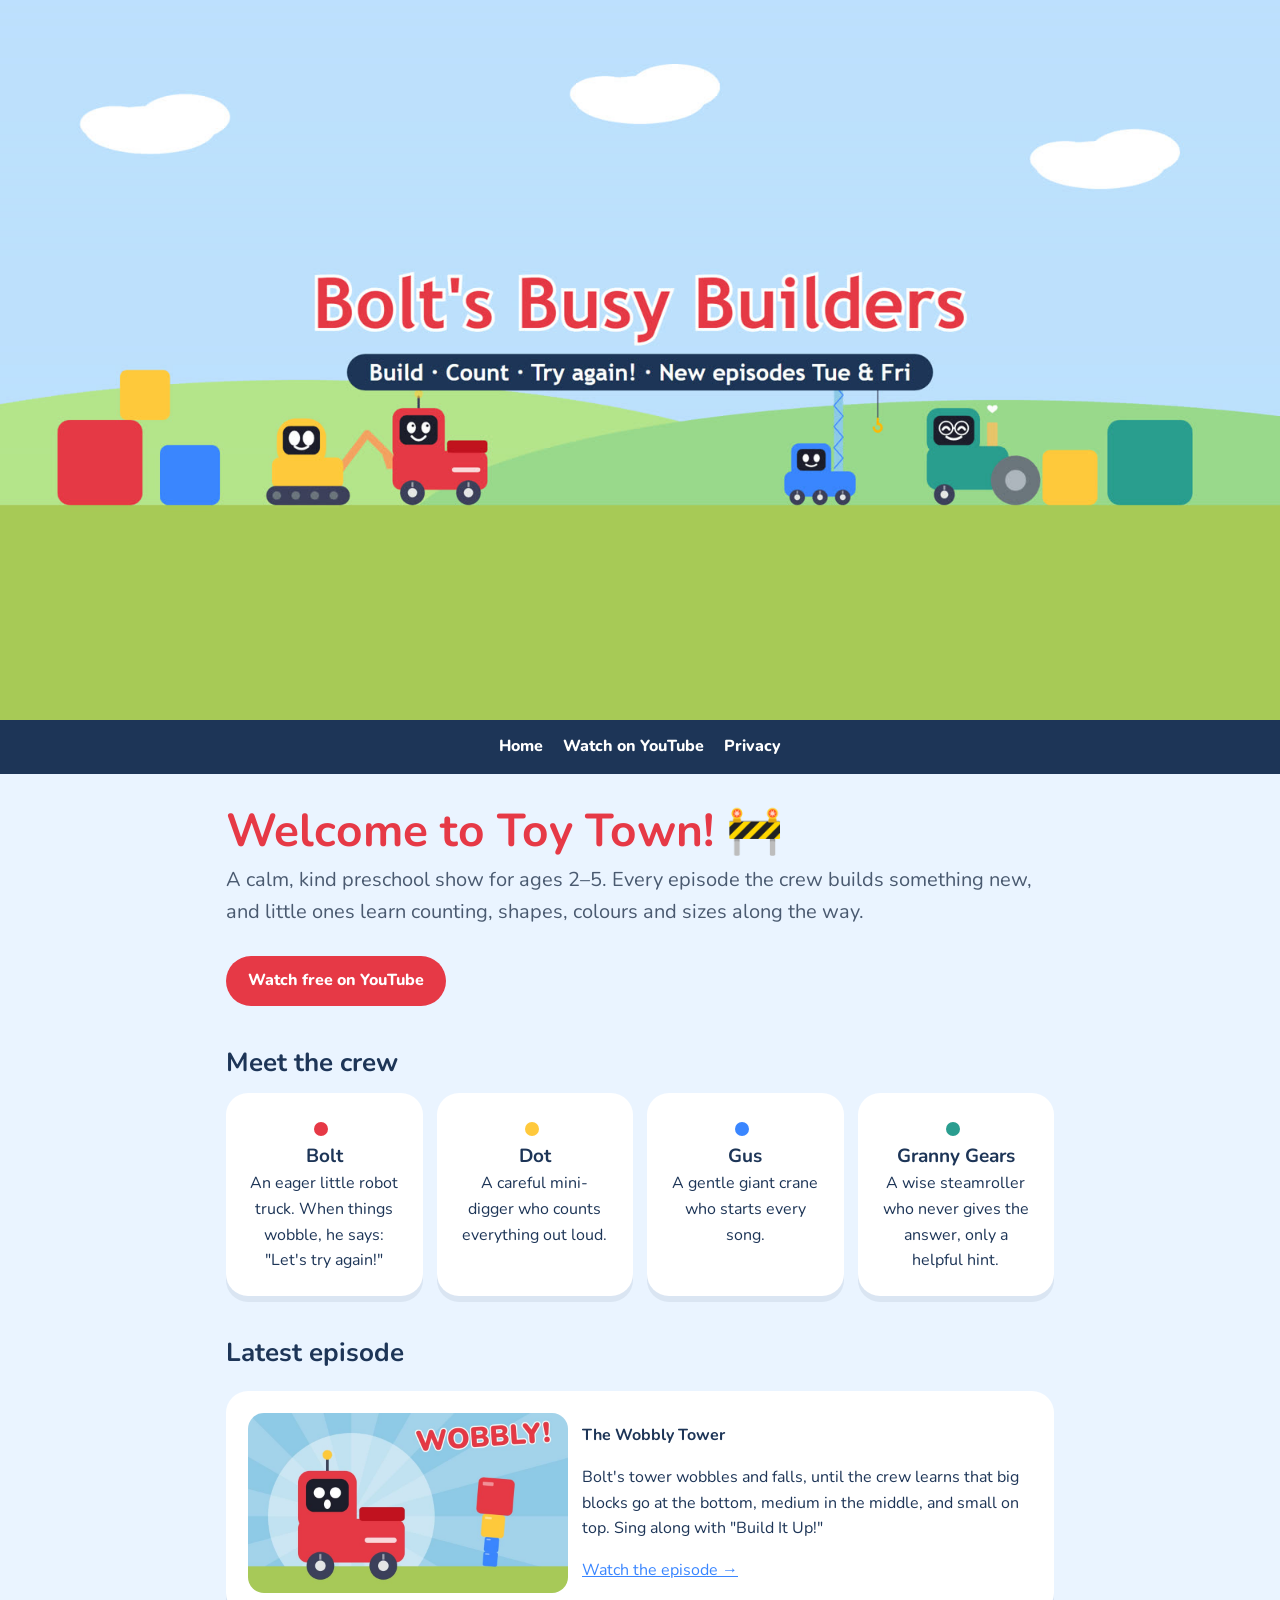
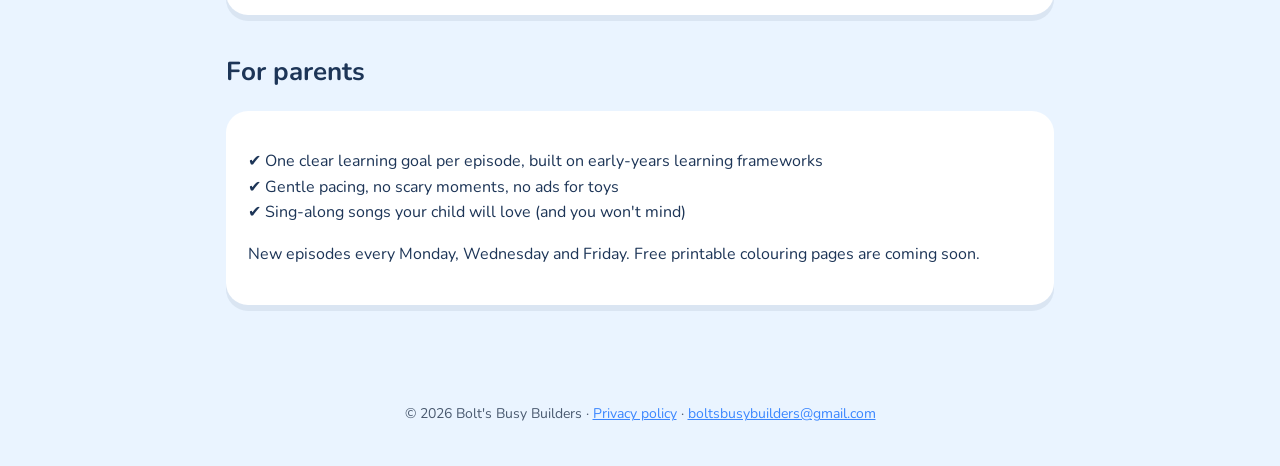
==== index.html @ 79951218 "Bolt's Busy Builders website: home + privacy policy Co-Authored-By: Claude Opus 5.5 <noreply@anthrop" ====
<!doctype html>
<html lang="en">
<head>
  <meta charset="utf-8">
  <meta name="viewport" content="width=device-width, initial-scale=1">
  <title>Bolt's Busy Builders</title>
  <meta name="description" content="A calm, kind preschool show for ages 2–5. Bolt the little red robot truck and his crew build something new every episode while little ones learn counting, shapes, colours and sizes.">
  <link rel="icon" href="img/bolt.png">
  <link rel="preconnect" href="https://fonts.googleapis.com">
  <link href="https://fonts.googleapis.com/css2?family=Nunito:wght@600;800&display=swap" rel="stylesheet">
  <link rel="stylesheet" href="style.css">
</head>
<body>
  <header class="hero"><img src="img/banner.jpg" alt="Bolt's Busy Builders: Bolt, Dot, Gus and Granny Gears in Toy Town"></header>
  <nav>
    <a href="./">Home</a>
    <a href="https://www.youtube.com/@BoltsBusyBuilders">Watch on YouTube</a>
    <a href="privacy.html">Privacy</a>
  </nav>
  <main>
    <h1>Welcome to Toy Town! 🚧</h1>
    <p class="lead">A calm, kind preschool show for ages 2–5. Every episode the crew builds something new, and little ones learn counting, shapes, colours and sizes along the way.</p>
    <a class="btn" href="https://www.youtube.com/@BoltsBusyBuilders">Watch free on YouTube</a>

    <h2>Meet the crew</h2>
    <div class="crew">
      <div class="card"><span class="dot" style="background:#e63946"></span><strong>Bolt</strong>An eager little robot truck. When things wobble, he says: "Let's try again!"</div>
      <div class="card"><span class="dot" style="background:#ffc93c"></span><strong>Dot</strong>A careful mini-digger who counts everything out loud.</div>
      <div class="card"><span class="dot" style="background:#3a86ff"></span><strong>Gus</strong>A gentle giant crane who starts every song.</div>
      <div class="card"><span class="dot" style="background:#2a9d8f"></span><strong>Granny Gears</strong>A wise steamroller who never gives the answer, only a helpful hint.</div>
    </div>

    <h2>Latest episode</h2>
    <div class="card episode">
      <a href="https://youtu.be/gkwcXP8Xjto"><img src="img/ep01.jpg" alt="The Wobbly Tower episode thumbnail"></a>
      <div>
        <strong>The Wobbly Tower</strong>
        <p>Bolt's tower wobbles and falls, until the crew learns that big blocks go at the bottom, medium in the middle, and small on top. Sing along with "Build It Up!"</p>
        <a href="https://youtu.be/gkwcXP8Xjto">Watch the episode →</a>
      </div>
    </div>

    <h2>For parents</h2>
    <div class="card">
      <p>✔ One clear learning goal per episode, built on early-years learning frameworks<br>
      ✔ Gentle pacing, no scary moments, no ads for toys<br>
      ✔ Sing-along songs your child will love (and you won't mind)</p>
      <p>New episodes every Monday, Wednesday and Friday. Free printable colouring pages are coming soon.</p>
    </div>
  </main>
  <footer>© 2026 Bolt's Busy Builders · <a href="privacy.html">Privacy policy</a> · <a href="mailto:boltsbusybuilders@gmail.com">boltsbusybuilders@gmail.com</a></footer>
</body>
</html>
---- style.css ----
:root {
  --red: #e63946;
  --yellow: #ffc93c;
  --blue: #3a86ff;
  --green: #2a9d8f;
  --ink: #1d3557;
  --sky: #eaf4ff;
  --paper: #ffffff;
  --muted: #4a5a70;
}
* { box-sizing: border-box; }
body {
  margin: 0;
  font-family: "Nunito", "Trebuchet MS", Arial, sans-serif;
  color: var(--ink);
  background: var(--sky);
  line-height: 1.6;
}
a { color: var(--blue); }
header.hero { background: var(--paper); }
header.hero img { display: block; width: 100%; height: auto; }
nav {
  display: flex; gap: 20px; justify-content: center; flex-wrap: wrap;
  padding: 14px 16px; background: var(--ink);
}
nav a { color: #fff; font-weight: 800; text-decoration: none; }
main { max-width: 860px; margin: 0 auto; padding: 32px 16px 56px; }
h1 { font-size: clamp(30px, 6vw, 46px); color: var(--red); margin: 0 0 8px; line-height: 1.1; }
h2 { font-size: 26px; margin: 36px 0 10px; }
.lead { font-size: 20px; color: var(--muted); margin-top: 0; }
.card {
  background: var(--paper); border-radius: 22px; padding: 22px;
  box-shadow: 0 6px 0 rgba(29, 53, 87, 0.08); margin: 18px 0;
}
.crew { display: grid; grid-template-columns: repeat(auto-fit, minmax(170px, 1fr)); gap: 14px; }
.crew .card { margin: 0; text-align: center; }
.crew strong { display: block; font-size: 19px; }
.dot { display: inline-block; width: 14px; height: 14px; border-radius: 50%; margin-right: 6px; vertical-align: middle; }
.btn {
  display: inline-block; background: var(--red); color: #fff; font-weight: 800;
  padding: 12px 22px; border-radius: 999px; text-decoration: none; margin-top: 8px;
}
.episode { display: grid; grid-template-columns: minmax(0, 1fr); gap: 14px; }
@media (min-width: 640px) { .episode { grid-template-columns: 320px minmax(0, 1fr); align-items: center; } }
.episode img { width: 100%; border-radius: 16px; display: block; }
footer { text-align: center; color: var(--muted); font-size: 14px; padding: 24px 16px 40px; }
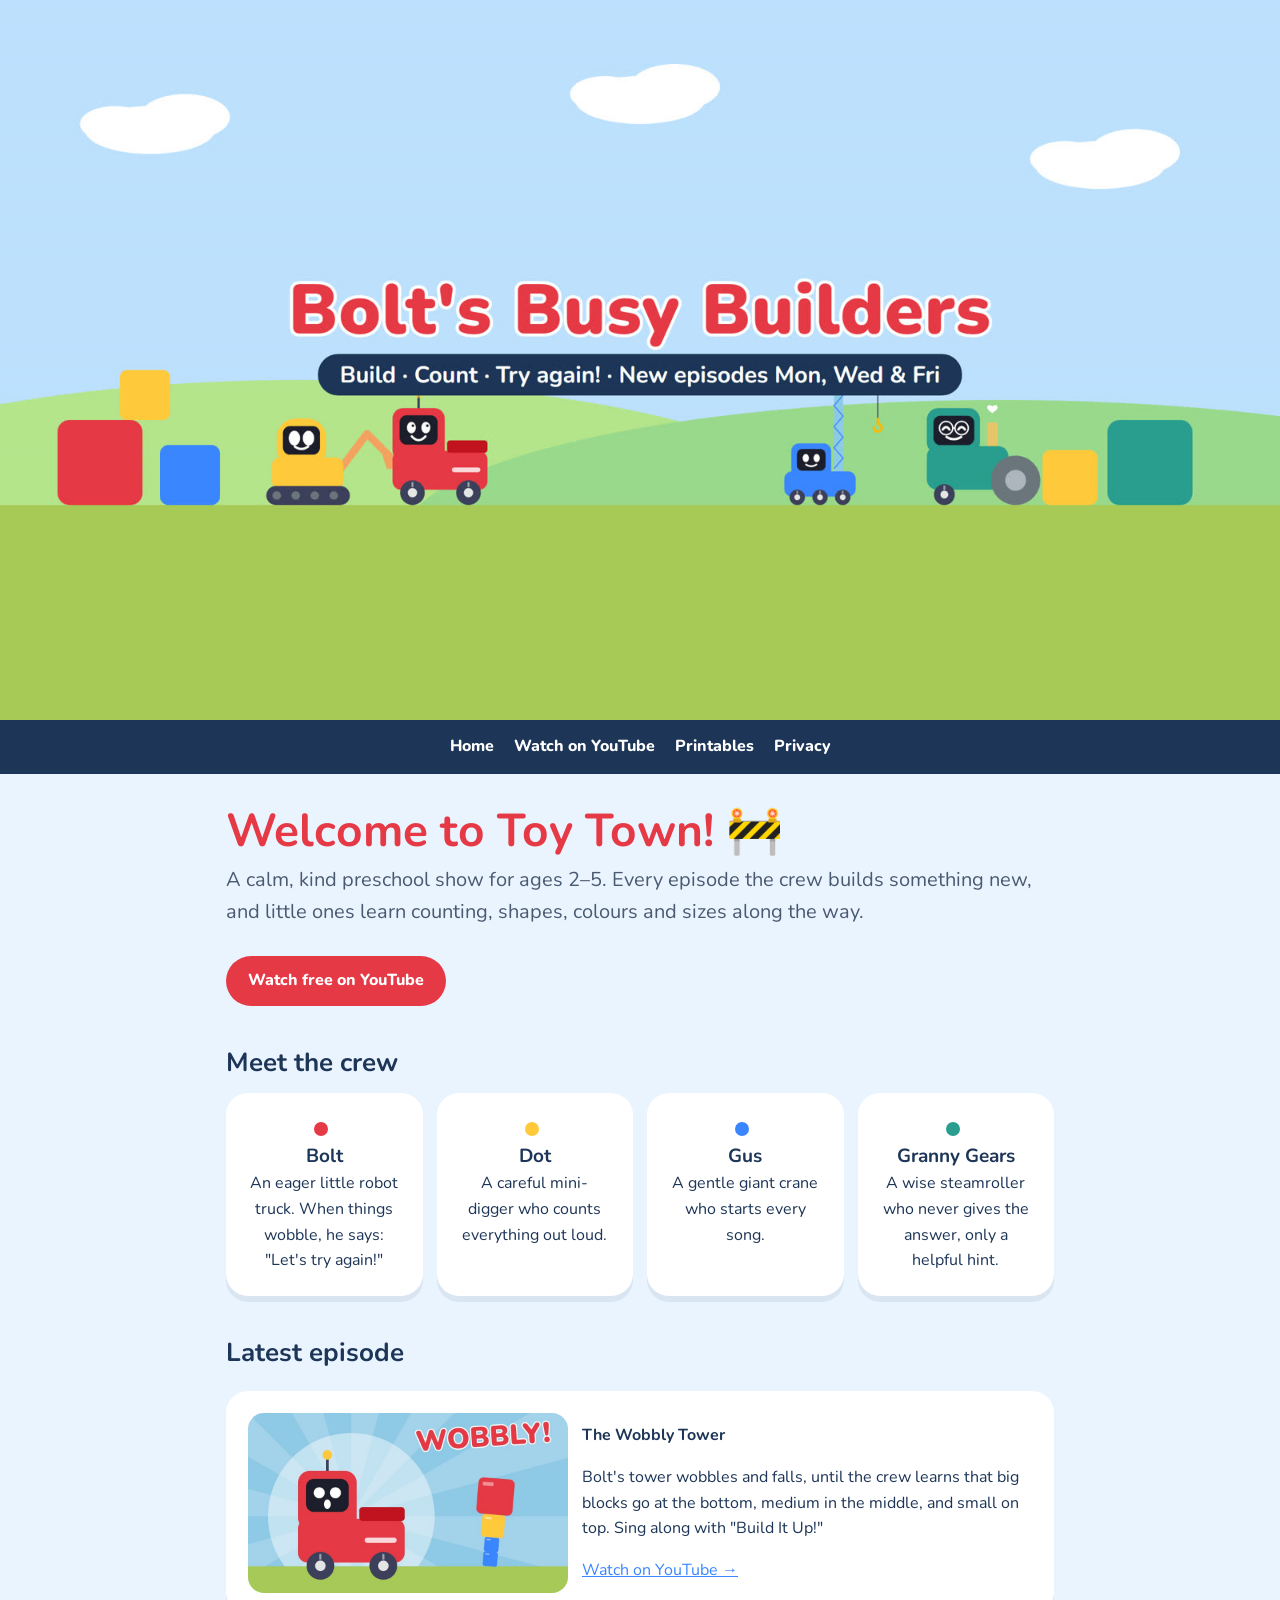
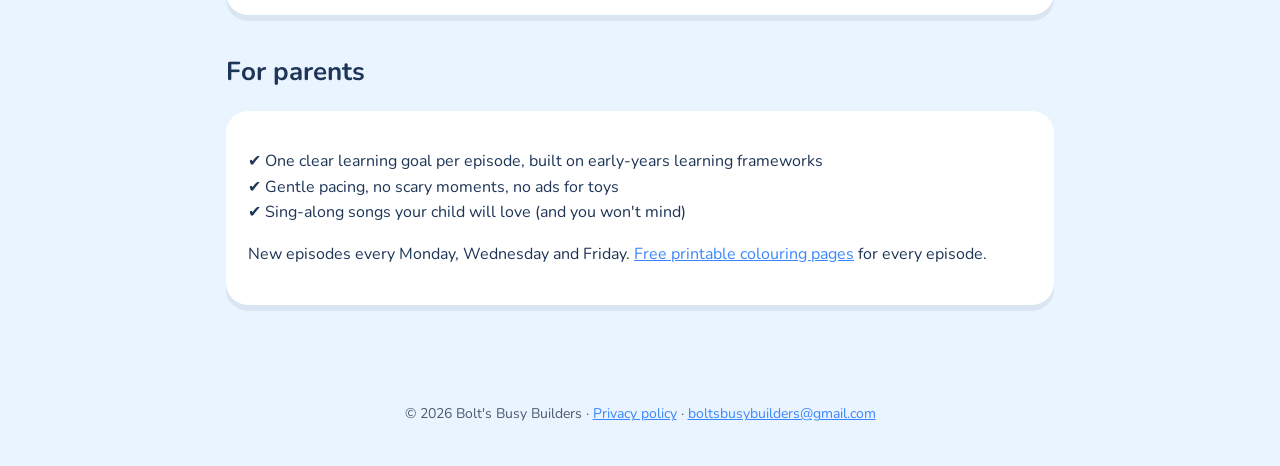
==== commit cba145b3: "Free printables page (Bolt colouring page); episode link points to the channel until corrected Ep 1 " ====
--- a/index.html
+++ b/index.html
@@ -15,6 +15,7 @@
   <nav>
     <a href="./">Home</a>
     <a href="https://www.youtube.com/@BoltsBusyBuilders">Watch on YouTube</a>
+    <a href="printables.html">Printables</a>
     <a href="privacy.html">Privacy</a>
   </nav>
   <main>
@@ -32,11 +33,11 @@
 
     <h2>Latest episode</h2>
     <div class="card episode">
-      <a href="https://youtu.be/gkwcXP8Xjto"><img src="img/ep01.jpg" alt="The Wobbly Tower episode thumbnail"></a>
+      <a href="https://www.youtube.com/@BoltsBusyBuilders/videos"><img src="img/ep01.jpg" alt="The Wobbly Tower episode thumbnail"></a>
       <div>
         <strong>The Wobbly Tower</strong>
         <p>Bolt's tower wobbles and falls, until the crew learns that big blocks go at the bottom, medium in the middle, and small on top. Sing along with "Build It Up!"</p>
-        <a href="https://youtu.be/gkwcXP8Xjto">Watch the episode →</a>
+        <a href="https://www.youtube.com/@BoltsBusyBuilders/videos">Watch on YouTube →</a>
       </div>
     </div>
 
@@ -45,7 +46,7 @@
       <p>✔ One clear learning goal per episode, built on early-years learning frameworks<br>
       ✔ Gentle pacing, no scary moments, no ads for toys<br>
       ✔ Sing-along songs your child will love (and you won't mind)</p>
-      <p>New episodes every Monday, Wednesday and Friday. Free printable colouring pages are coming soon.</p>
+      <p>New episodes every Monday, Wednesday and Friday. <a href="printables.html">Free printable colouring pages</a> for every episode.</p>
     </div>
   </main>
   <footer>© 2026 Bolt's Busy Builders · <a href="privacy.html">Privacy policy</a> · <a href="mailto:boltsbusybuilders@gmail.com">boltsbusybuilders@gmail.com</a></footer>
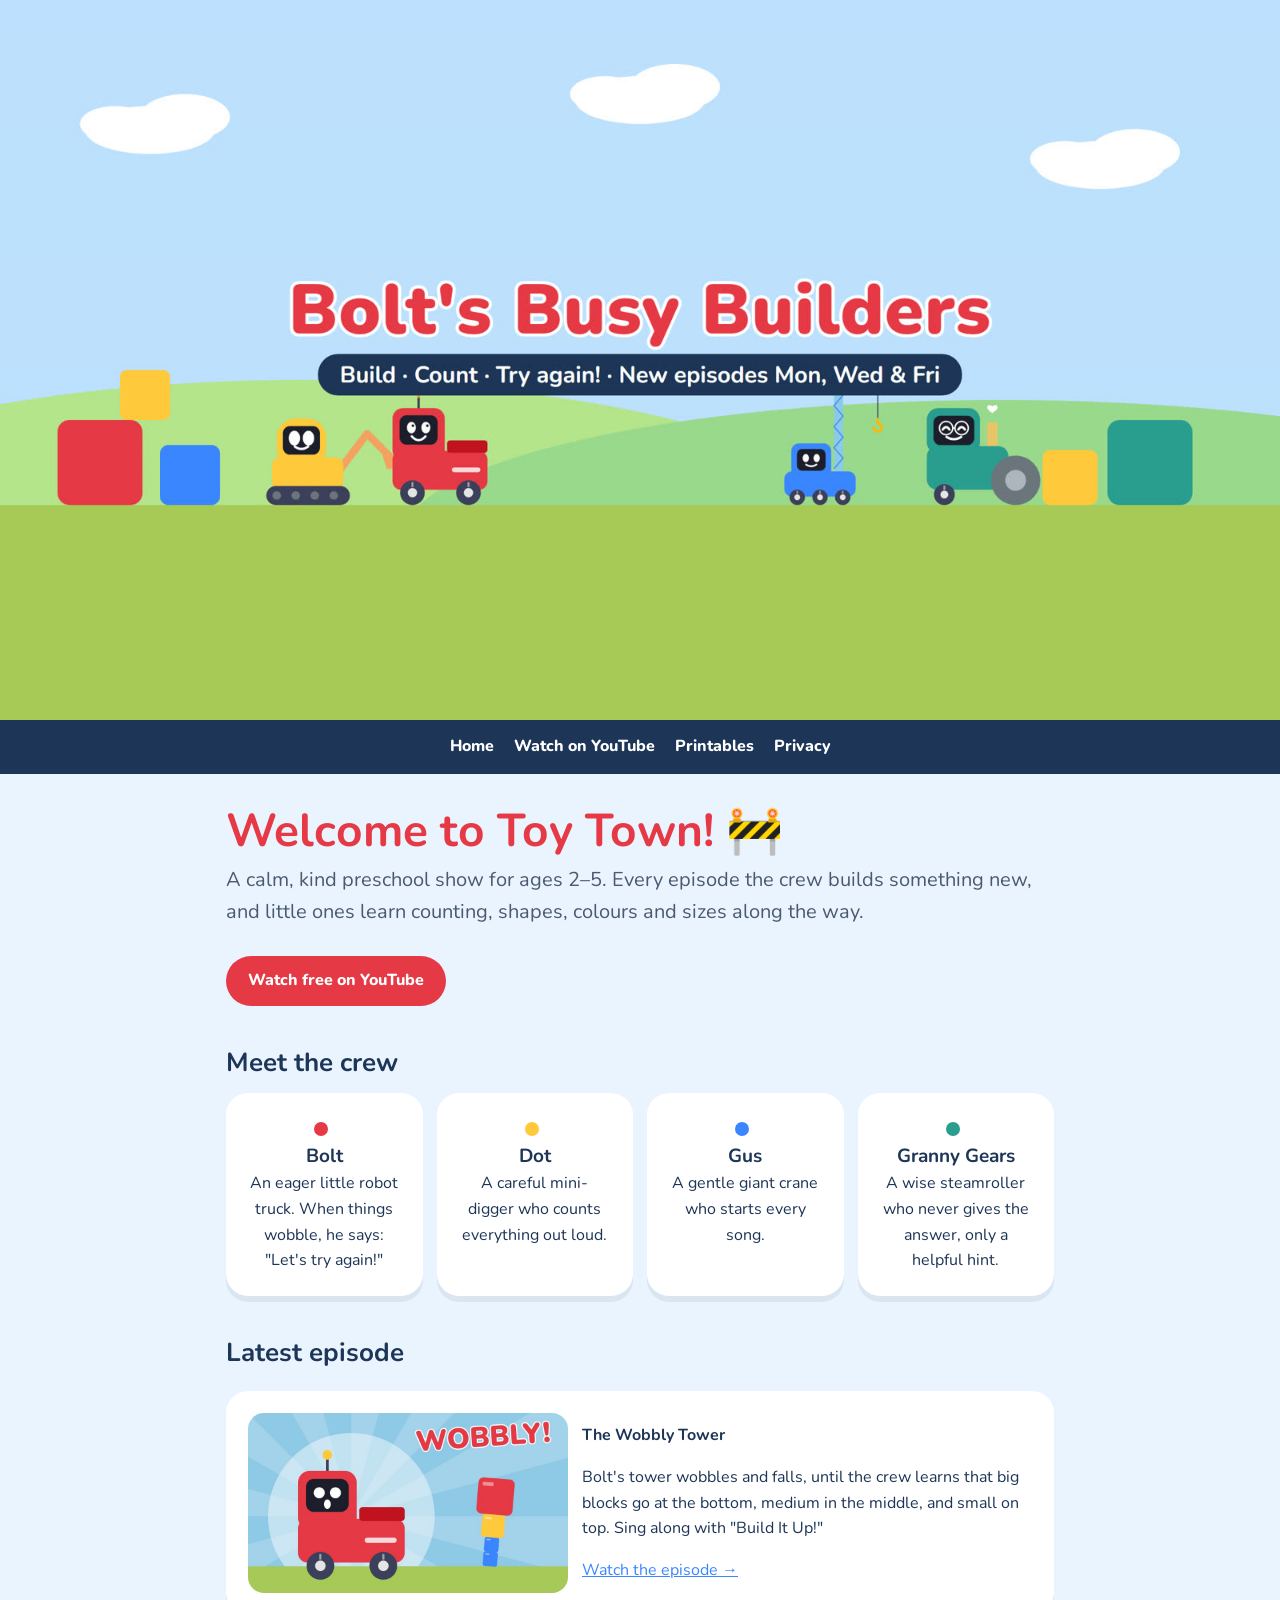
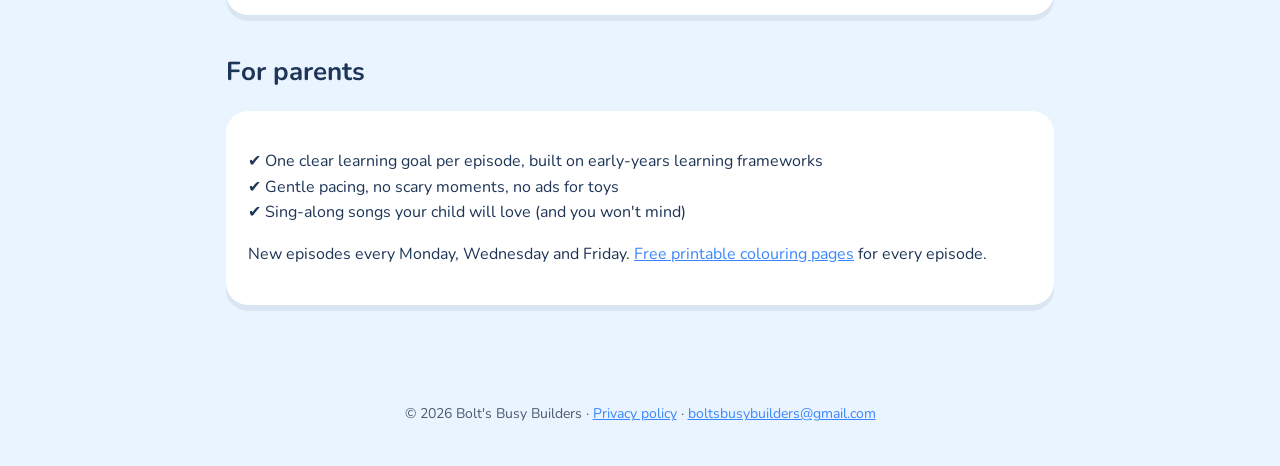
==== commit b3841eee: "Latest episode: Episode 1 (corrected) is live Co-Authored-By: Claude Opus 5.5 <noreply@anthropic.com" ====
--- a/index.html
+++ b/index.html
@@ -33,11 +33,11 @@
 
     <h2>Latest episode</h2>
     <div class="card episode">
-      <a href="https://www.youtube.com/@BoltsBusyBuilders/videos"><img src="img/ep01.jpg" alt="The Wobbly Tower episode thumbnail"></a>
+      <a href="https://youtu.be/Ca8i6HdeKqs"><img src="img/ep01.jpg" alt="The Wobbly Tower episode thumbnail"></a>
       <div>
         <strong>The Wobbly Tower</strong>
         <p>Bolt's tower wobbles and falls, until the crew learns that big blocks go at the bottom, medium in the middle, and small on top. Sing along with "Build It Up!"</p>
-        <a href="https://www.youtube.com/@BoltsBusyBuilders/videos">Watch on YouTube →</a>
+        <a href="https://youtu.be/Ca8i6HdeKqs">Watch the episode →</a>
       </div>
     </div>
 
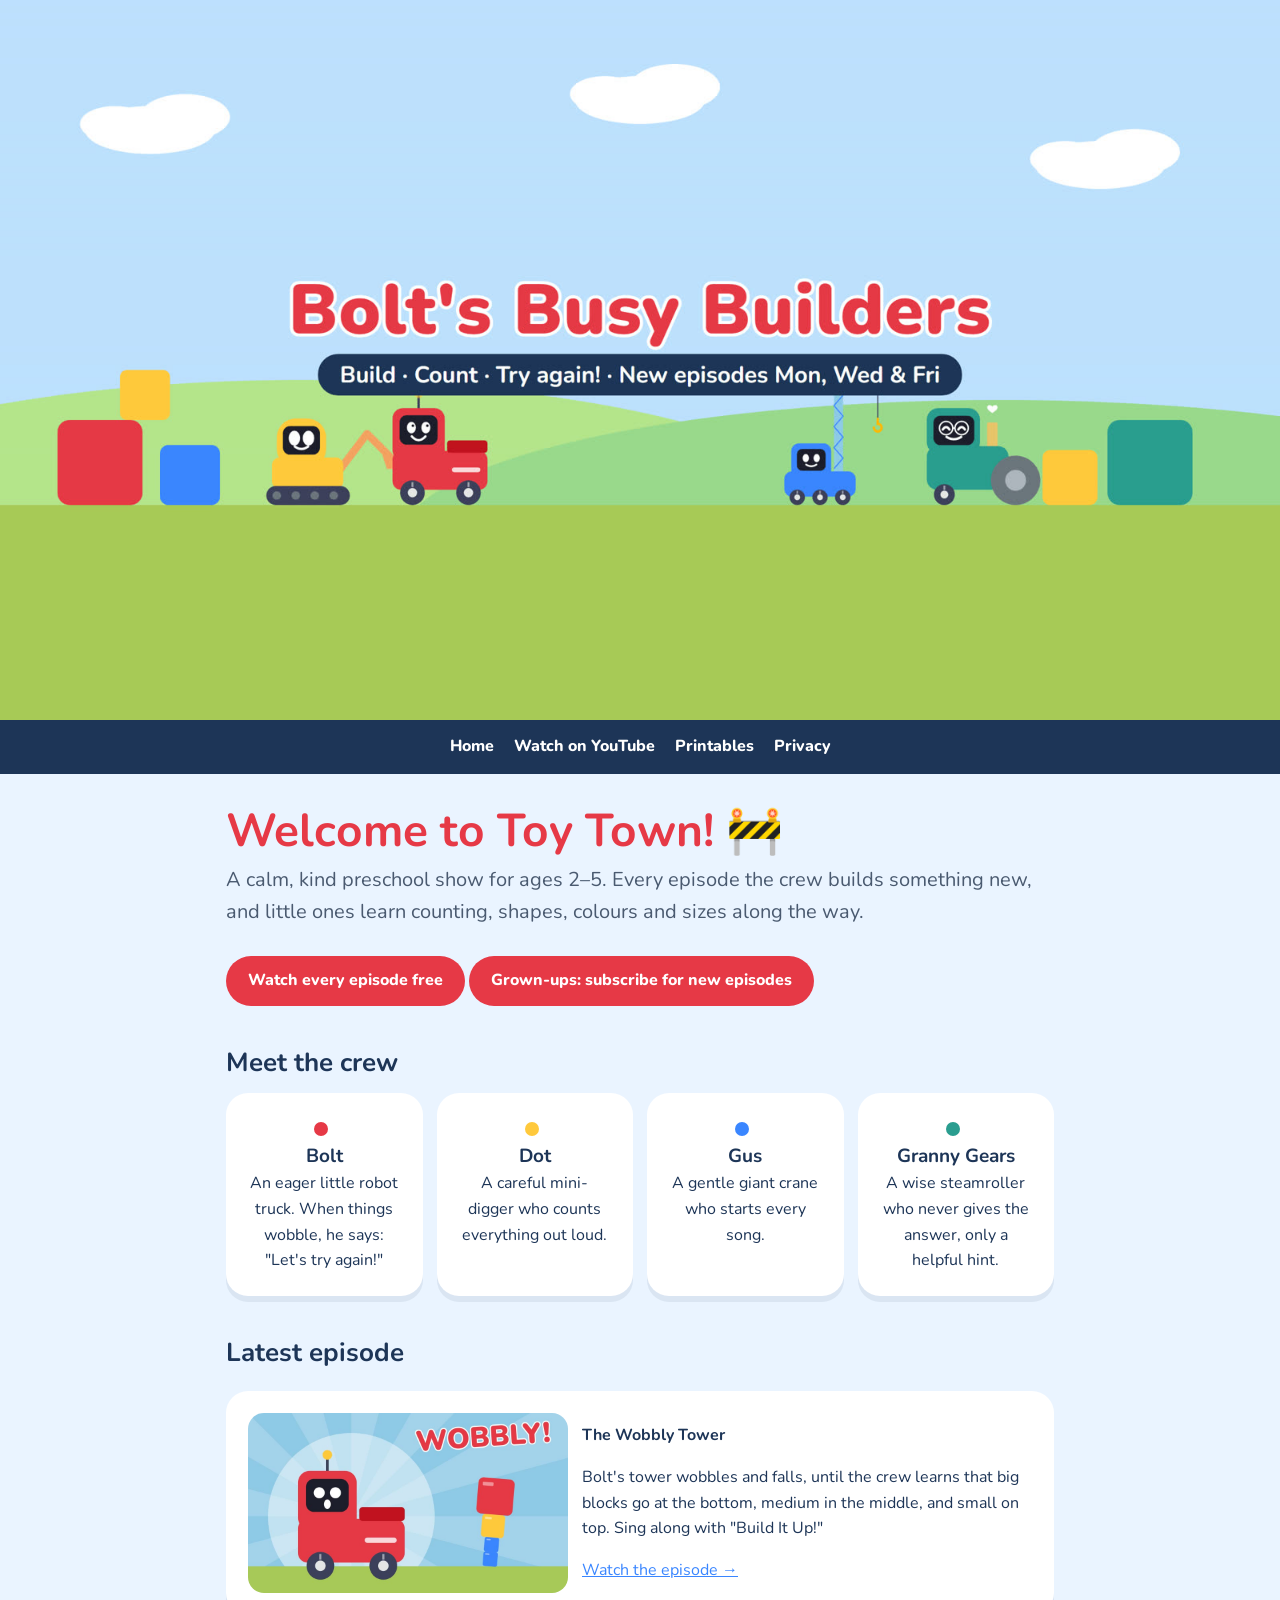
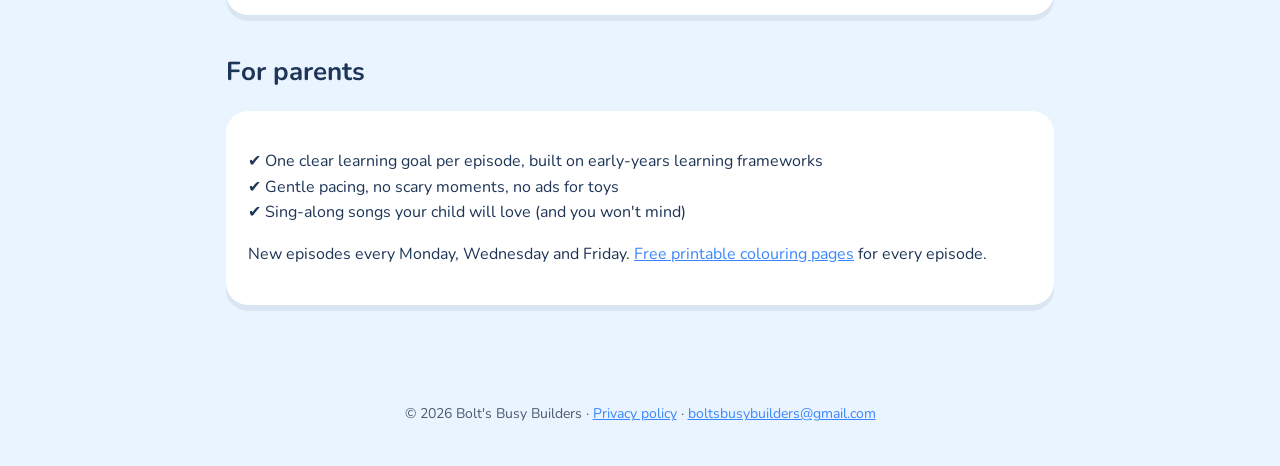
==== commit 4a19499d: "Home: link the episode playlist and a subscribe button for grown-ups Co-Authored-By: Claude Opus 5.5" ====
--- a/index.html
+++ b/index.html
@@ -21,7 +21,8 @@
   <main>
     <h1>Welcome to Toy Town! 🚧</h1>
     <p class="lead">A calm, kind preschool show for ages 2–5. Every episode the crew builds something new, and little ones learn counting, shapes, colours and sizes along the way.</p>
-    <a class="btn" href="https://www.youtube.com/@BoltsBusyBuilders">Watch free on YouTube</a>
+    <a class="btn" href="https://www.youtube.com/playlist?list=PLDPJHnyGt6yo">Watch every episode free</a>
+    <a class="btn" href="https://www.youtube.com/@BoltsBusyBuilders?sub_confirmation=1">Grown-ups: subscribe for new episodes</a>
 
     <h2>Meet the crew</h2>
     <div class="crew">
